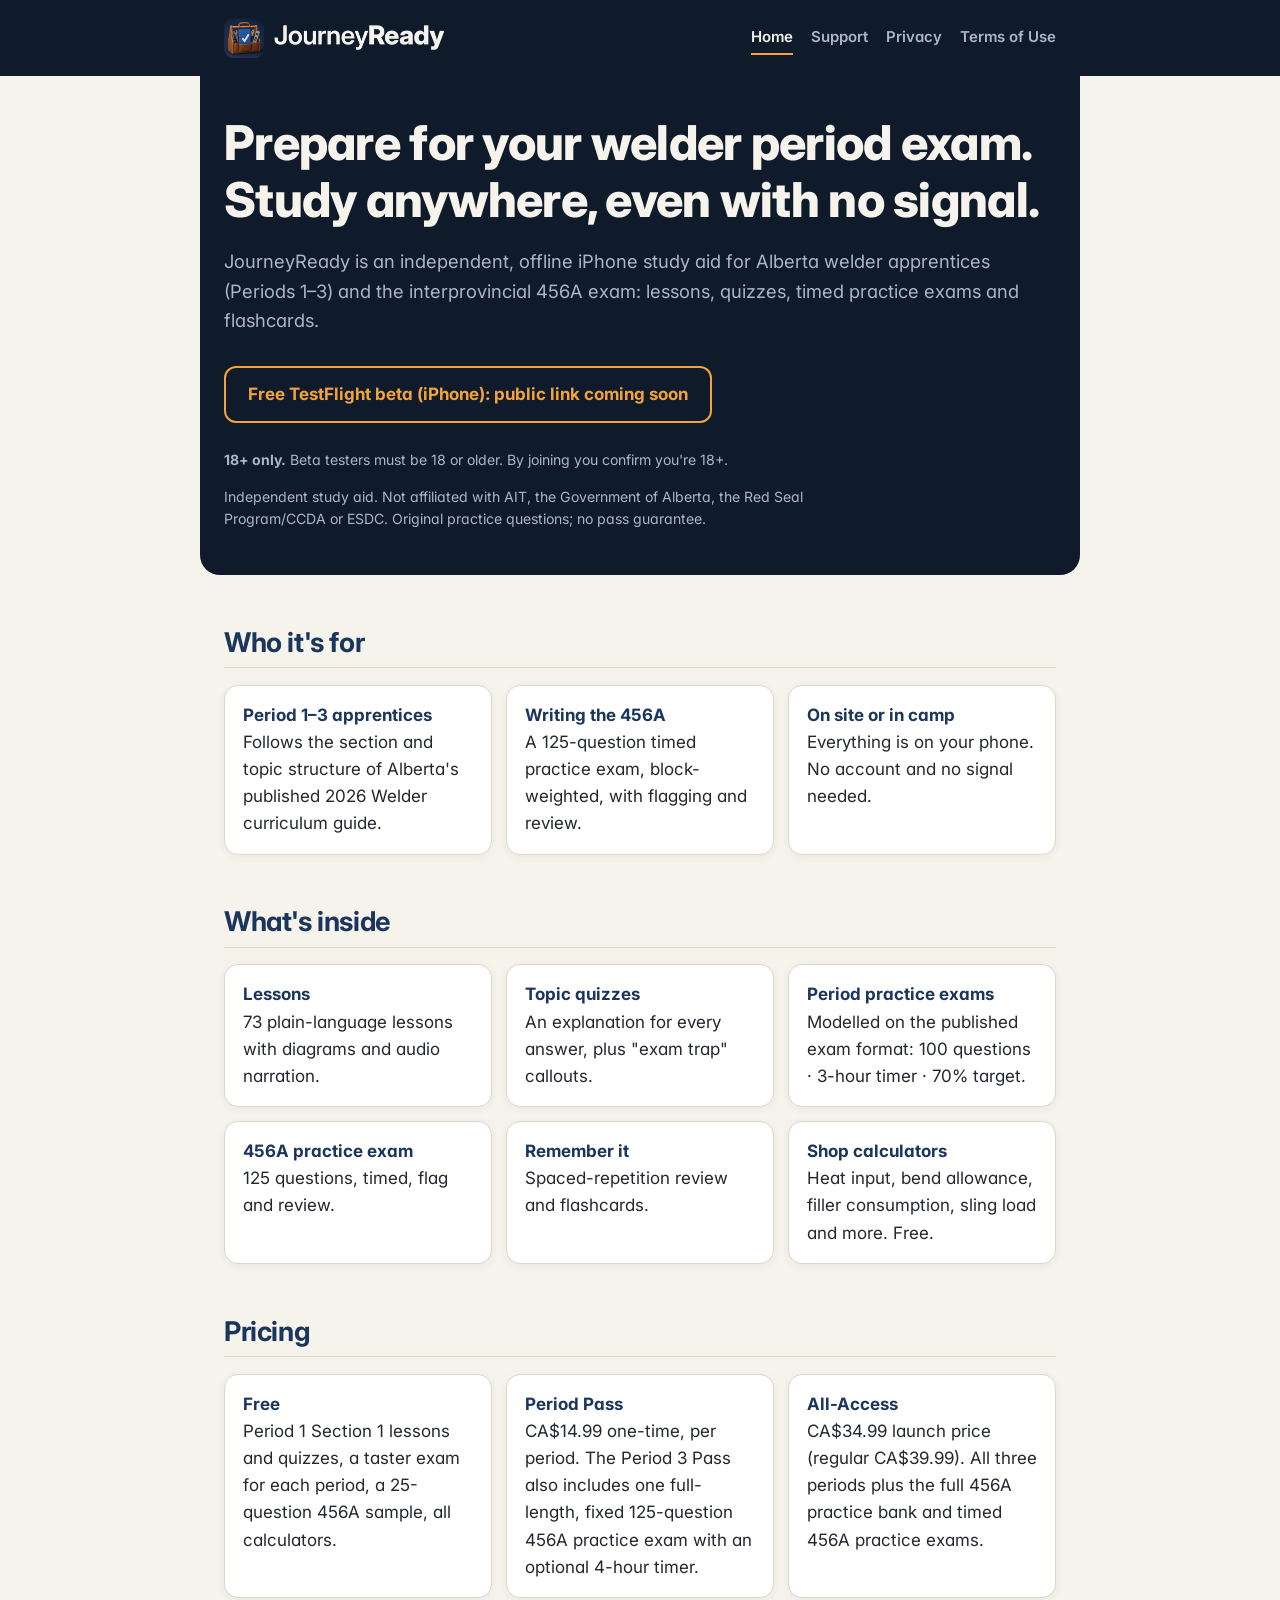
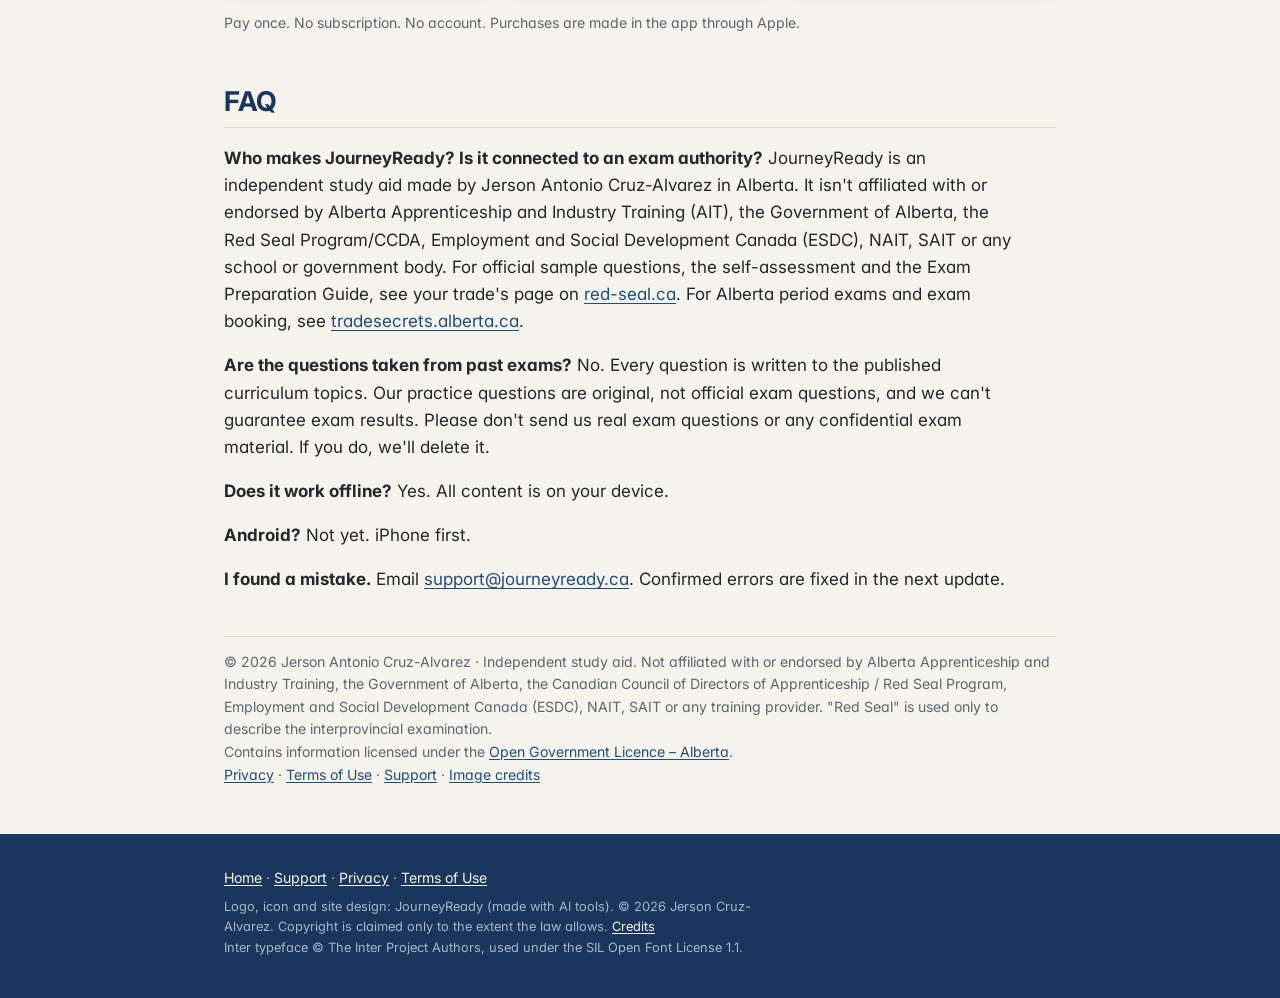
==== index.html @ 091c0ff6 "JourneyReady website" ====
<!doctype html>
<html lang="en-CA">
<head>
<meta charset="utf-8">
<meta name="viewport" content="width=device-width, initial-scale=1">
<meta http-equiv="Content-Security-Policy" content="default-src 'none'; style-src 'self'; font-src 'self'; img-src 'self'; base-uri 'none'; form-action 'none'">
<meta name="referrer" content="no-referrer">
<title>JourneyReady: Welder · Offline exam study aid for Alberta apprentices (Periods 1–3 + 456A)</title>
<meta name="description" content="Independent, offline iPhone study aid for Alberta welder apprentices: Period 1–3 lessons, quizzes, 100-question timed practice exams, and a 125-question 456A practice exam. Independent; not affiliated with any government body or exam authority.">
<link rel="icon" href="/assets/favicon-32.png" sizes="32x32" type="image/png">
<link rel="icon" href="/assets/favicon-48.png" sizes="48x48" type="image/png">
<link rel="apple-touch-icon" sizes="180x180" href="/assets/apple-touch-icon.png">
<link rel="stylesheet" href="/assets/site.css">
</head>
<body class="page-home">
<div class="site-header"><div class="wrap">
  <a class="brand" href="/"><img src="/assets/journeyready-lockup-dark.png" alt="JourneyReady" width="220" height="40"></a>
  <nav aria-label="Site"><a href="/" aria-current="page">Home</a> <a href="/support/">Support</a> <a href="/privacy/">Privacy</a> <a href="/terms/">Terms of Use</a></nav>
</div></div>
<main class="wrap content">
<header>
  <h1>Prepare for your welder period exam. Study anywhere, even with no signal.</h1>
  <p class="sub">JourneyReady is an independent, offline iPhone study aid for Alberta welder apprentices (Periods 1–3) and the interprovincial 456A exam: lessons, quizzes, timed practice exams and flashcards.</p>
  <p class="cta cta-pending">Free TestFlight beta (iPhone): public link coming soon</p>
  <p class="small"><strong>18+ only.</strong> Beta testers must be 18 or older. By joining you confirm you're 18+.</p>
  <p class="small">Independent study aid. Not affiliated with AIT, the Government of Alberta, the Red Seal Program/CCDA or ESDC. Original practice questions; no pass guarantee.</p>
</header>

<h2>Who it's for</h2>
<div class="grid">
  <div class="card"><strong>Period 1–3 apprentices</strong><br>Follows the section and topic structure of Alberta's published 2026 Welder curriculum guide.</div>
  <div class="card"><strong>Writing the 456A</strong><br>A 125-question timed practice exam, block-weighted, with flagging and review.</div>
  <div class="card"><strong>On site or in camp</strong><br>Everything is on your phone. No account and no signal needed.</div>
</div>

<h2>What's inside</h2>
<div class="grid">
  <div class="card"><strong>Lessons</strong><br>73 plain-language lessons with diagrams and audio narration.</div>
  <div class="card"><strong>Topic quizzes</strong><br>An explanation for every answer, plus "exam trap" callouts.</div>
  <div class="card"><strong>Period practice exams</strong><br>Modelled on the published exam format: 100 questions · 3-hour timer · 70% target.</div>
  <div class="card"><strong>456A practice exam</strong><br>125 questions, timed, flag and review.</div>
  <div class="card"><strong>Remember it</strong><br>Spaced-repetition review and flashcards.</div>
  <div class="card"><strong>Shop calculators</strong><br>Heat input, bend allowance, filler consumption, sling load and more. Free.</div>
</div>

<h2>Pricing</h2>
<div class="grid">
  <div class="card"><strong>Free</strong><br>Period 1 Section 1 lessons and quizzes, a taster exam for each period, a 25-question 456A sample, all calculators.</div>
  <div class="card"><strong>Period Pass</strong><br>CA$14.99 one-time, per period. The Period 3 Pass also includes one full-length, fixed 125-question 456A practice exam with an optional 4-hour timer.</div>
  <div class="card"><strong>All-Access</strong><br>CA$34.99 launch price (regular CA$39.99). All three periods plus the full 456A practice bank and timed 456A practice exams.</div>
</div>
<p class="small">Pay once. No subscription. No account. Purchases are made in the app through Apple.</p>

<h2>FAQ</h2>
<p><strong>Who makes JourneyReady? Is it connected to an exam authority?</strong> JourneyReady is an independent study aid made by Jerson Antonio Cruz-Alvarez in Alberta. It isn't affiliated with or endorsed by Alberta Apprenticeship and Industry Training (AIT), the Government of Alberta, the Red Seal Program/CCDA, Employment and Social Development Canada (ESDC), NAIT, SAIT or any school or government body. For official sample questions, the self-assessment and the Exam Preparation Guide, see your trade's page on <a href="https://red-seal.ca">red-seal.ca</a>. For Alberta period exams and exam booking, see <a href="https://tradesecrets.alberta.ca/">tradesecrets.alberta.ca</a>.</p>
<p><strong>Are the questions taken from past exams?</strong> No. Every question is written to the published curriculum topics. Our practice questions are original, not official exam questions, and we can't guarantee exam results. Please don't send us real exam questions or any confidential exam material. If you do, we'll delete it.</p>
<p><strong>Does it work offline?</strong> Yes. All content is on your device.</p>
<p><strong>Android?</strong> Not yet. iPhone first.</p>
<p><strong>I found a mistake.</strong> Email <a href="mailto:support@journeyready.ca">support@journeyready.ca</a>. Confirmed errors are fixed in the next update.</p>

<footer>
© 2026 Jerson Antonio Cruz-Alvarez · Independent study aid. Not affiliated with or endorsed by Alberta Apprenticeship and Industry Training, the Government of Alberta, the Canadian Council of Directors of Apprenticeship / Red Seal Program, Employment and Social Development Canada (ESDC), NAIT, SAIT or any training provider. "Red Seal" is used only to describe the interprovincial examination.<br>
Contains information licensed under the <a href="https://open.alberta.ca/licence">Open Government Licence – Alberta</a>.<br>
<a href="/privacy/">Privacy</a> · <a href="/terms/">Terms of Use</a> · <a href="/support/">Support</a> · <a href="/support/#credits">Image credits</a>
</footer>
</main>
<footer class="site-footer"><div class="wrap">
  
  <p><a href="/">Home</a> · <a href="/support/">Support</a> · <a href="/privacy/">Privacy</a> · <a href="/terms/">Terms of Use</a></p>
  <p class="credit">Logo, icon and site design: JourneyReady (made with AI tools). © 2026 Jerson Cruz-Alvarez. Copyright is claimed only to the extent the law allows. <a href="/support/#credits">Credits</a><br>Inter typeface © The Inter Project Authors, used under the SIL Open Font License 1.1.</p>
</div></footer>
</body>
</html>
---- assets/site.css ----
/* journeyready.ca: brand stylesheet (brand/BRAND.md). Self-hosted font only; no external requests. */
@font-face{font-family:"Inter";src:url("fonts/Inter-Variable-latin.woff2") format("woff2");font-weight:100 900;font-display:swap}
:root{--navy:#1B365D;--night:#0F1B2B;--ink:#1F4E79;--amber:#F2A33A;--paper:#F6F3EC;--text:#23272F;--slate:#5C6672;--steel:#A9B7C9;--line:#DDD7CA;--card:#FFFFFF}
*{box-sizing:border-box}
html{-webkit-text-size-adjust:100%}
body{margin:0;font:17px/1.6 Inter,system-ui,-apple-system,"Segoe UI",Roboto,sans-serif;color:var(--text);background:var(--paper);font-feature-settings:"cv11" 1}
.wrap{max-width:880px;margin:0 auto;padding:0 24px}
a{color:var(--ink);text-underline-offset:.15em}
a:hover{color:var(--navy)}
:focus-visible{outline:3px solid var(--amber);outline-offset:2px;border-radius:4px}
/* header */
.site-header{background:var(--night);color:var(--paper)}
.site-header .wrap{display:flex;align-items:center;justify-content:space-between;gap:16px;min-height:76px;flex-wrap:wrap;padding-top:10px;padding-bottom:10px}
.brand img{display:block;height:40px;width:auto}
.site-header nav{display:flex;gap:6px 18px;flex-wrap:wrap;font-weight:600;font-size:15px}
.site-header nav a{color:var(--steel);text-decoration:none;padding:4px 0;border-bottom:2px solid transparent}
.site-header nav a:hover,.site-header nav a[aria-current=page]{color:var(--paper);border-bottom-color:var(--amber)}
/* content */
.content{padding-top:28px;padding-bottom:48px}
h1,h2,h3,h4{color:var(--navy);line-height:1.2;letter-spacing:-.015em}
h1{font-weight:800;font-size:clamp(2rem,5vw,3rem);margin:.4em 0 .35em}
h2{font-weight:700;font-size:1.7rem;margin:1.9em 0 .6em;padding-bottom:.3em;border-bottom:1px solid var(--line)}
h3{font-weight:700;font-size:1.25rem;margin:1.6em 0 .4em}
h4{font-weight:700;font-size:1.05rem;margin:1.4em 0 .3em}
p,li{max-width:72ch}
main ul,main ol{padding-left:1.5em;margin:.6em 0 1em}
main li{margin:.35em 0}
main li>ul,main li>ol{margin:.45em 0 .2em;padding-left:1.4em;list-style:circle}
main li li{margin:.25em 0}
code{font-size:.92em;background:#ECE7DC;padding:.05em .35em;border-radius:4px}
table{border-collapse:collapse;width:100%;margin:1em 0;font-size:.95rem;background:var(--card)}
td,th{border:1px solid var(--line);padding:8px 10px;vertical-align:top;text-align:left}
th{background:#EEF1F5;color:var(--navy)}
/* landing (home) classes from launch/landing.html */
.page-home .content>header{background:var(--night);color:var(--paper);margin:0 -24px;padding:28px 24px 30px;border-radius:0 0 20px 20px}
.page-home .content>header h1{color:var(--paper);margin-top:.2em}
.page-home .content>header .sub,.page-home .content>header .small{color:var(--steel)}
.page-home .content{padding-top:0}
.sub{color:var(--slate);font-size:1.15rem}
.small{color:var(--slate);font-size:.88rem}
.cta{display:inline-block;background:var(--amber);color:var(--night);font-weight:700;padding:13px 22px;border-radius:12px;text-decoration:none;margin:12px 0}
.cta:hover{color:var(--night);filter:brightness(1.05)}
.cta-pending{cursor:default;background:transparent;color:var(--amber);border:2px solid var(--amber)}
.cta-pending:hover{color:var(--amber);filter:none}
.grid{display:grid;grid-template-columns:repeat(auto-fit,minmax(240px,1fr));gap:14px}
.card{background:var(--card);border:1px solid var(--line);border-radius:14px;padding:16px 18px;box-shadow:0 2px 8px rgba(27,54,93,.06)}
.card strong{color:var(--navy)}
.q{background:var(--card);border:1px solid var(--line);border-radius:14px;padding:16px;margin:14px 0}.q ol{list-style:upper-alpha;padding-left:1.4em}
details{margin-top:8px}summary{cursor:pointer;color:var(--ink);font-weight:600}
.tag{font-size:.8rem;color:var(--slate)}
.content>footer{margin-top:3em;color:var(--slate);font-size:.88rem;border-top:1px solid var(--line);padding-top:1em}
/* site footer */
.site-footer{background:var(--navy);color:var(--steel);font-size:.88rem;padding:26px 0 34px}
.site-footer a{color:var(--paper)}
.site-footer p{margin:.5em 0}
.site-footer .site-disclaimer{color:var(--paper)}
.site-footer .credit{font-size:.8rem}
@media (max-width:520px){body{font-size:16px}.brand img{height:34px}}
@media print{.site-header,.site-footer{background:none;color:#000}}
@media (max-width:720px){table{display:block;overflow-x:auto;-webkit-overflow-scrolling:touch}}
.content{overflow-wrap:anywhere}
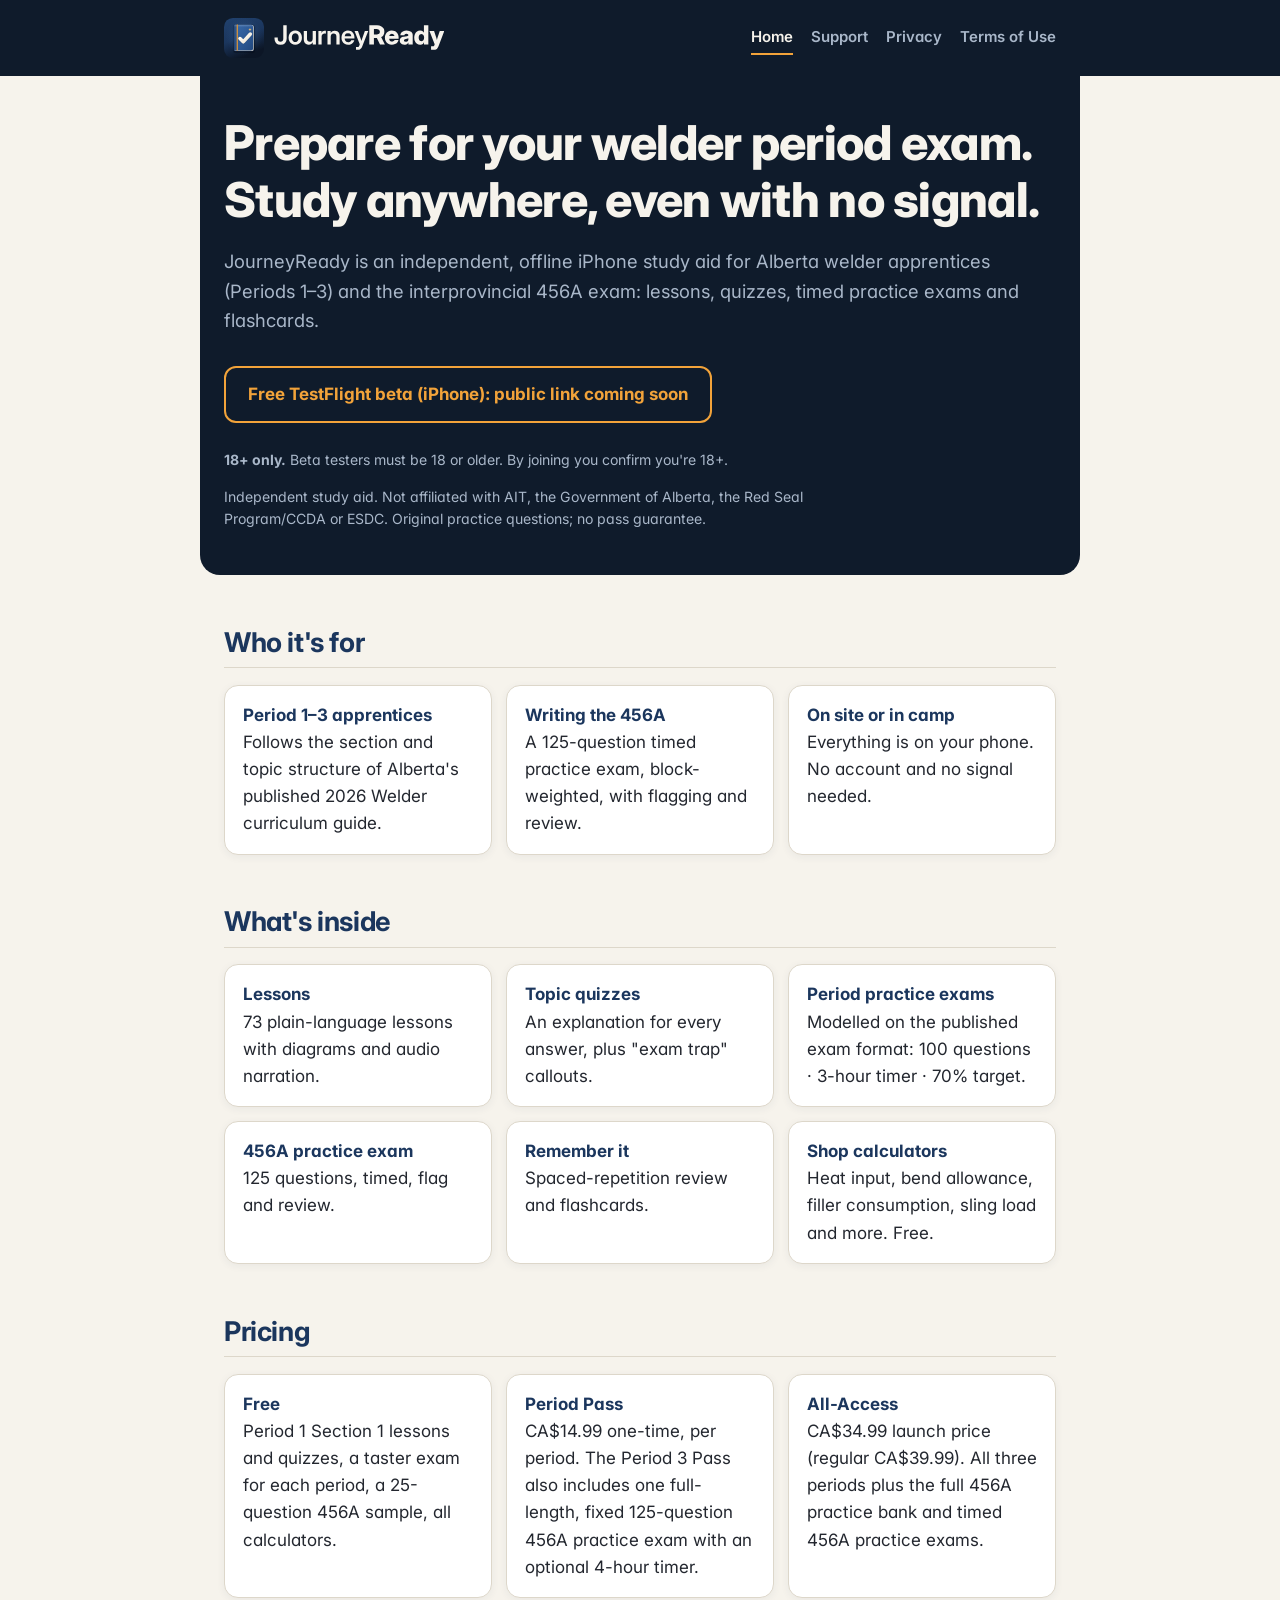
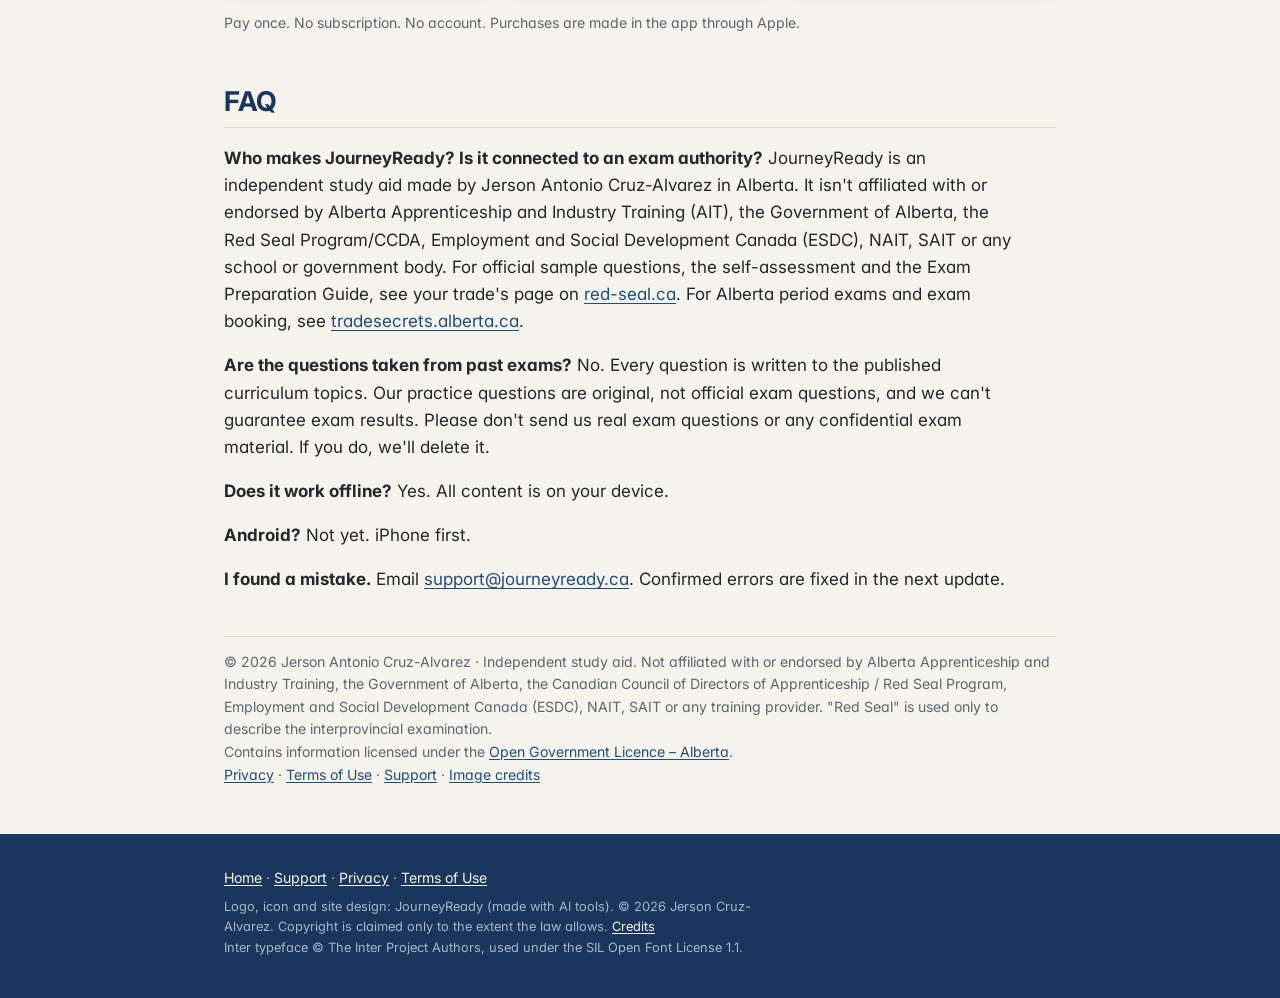
==== commit 42c5643a: "New app icon favicons" ====
--- a/index.html
+++ b/index.html
@@ -7,6 +7,7 @@
 <meta name="referrer" content="no-referrer">
 <title>JourneyReady: Welder · Offline exam study aid for Alberta apprentices (Periods 1–3 + 456A)</title>
 <meta name="description" content="Independent, offline iPhone study aid for Alberta welder apprentices: Period 1–3 lessons, quizzes, 100-question timed practice exams, and a 125-question 456A practice exam. Independent; not affiliated with any government body or exam authority.">
+<link rel="icon" href="/assets/favicon.svg" type="image/svg+xml">
 <link rel="icon" href="/assets/favicon-32.png" sizes="32x32" type="image/png">
 <link rel="icon" href="/assets/favicon-48.png" sizes="48x48" type="image/png">
 <link rel="apple-touch-icon" sizes="180x180" href="/assets/apple-touch-icon.png">
@@ -14,7 +15,7 @@
 </head>
 <body class="page-home">
 <div class="site-header"><div class="wrap">
-  <a class="brand" href="/"><img src="/assets/journeyready-lockup-dark.png" alt="JourneyReady" width="220" height="40"></a>
+  <a class="brand" href="/"><img src="/assets/journeyready-lockup-dark.svg" alt="JourneyReady" width="220" height="40"></a>
   <nav aria-label="Site"><a href="/" aria-current="page">Home</a> <a href="/support/">Support</a> <a href="/privacy/">Privacy</a> <a href="/terms/">Terms of Use</a></nav>
 </div></div>
 <main class="wrap content">
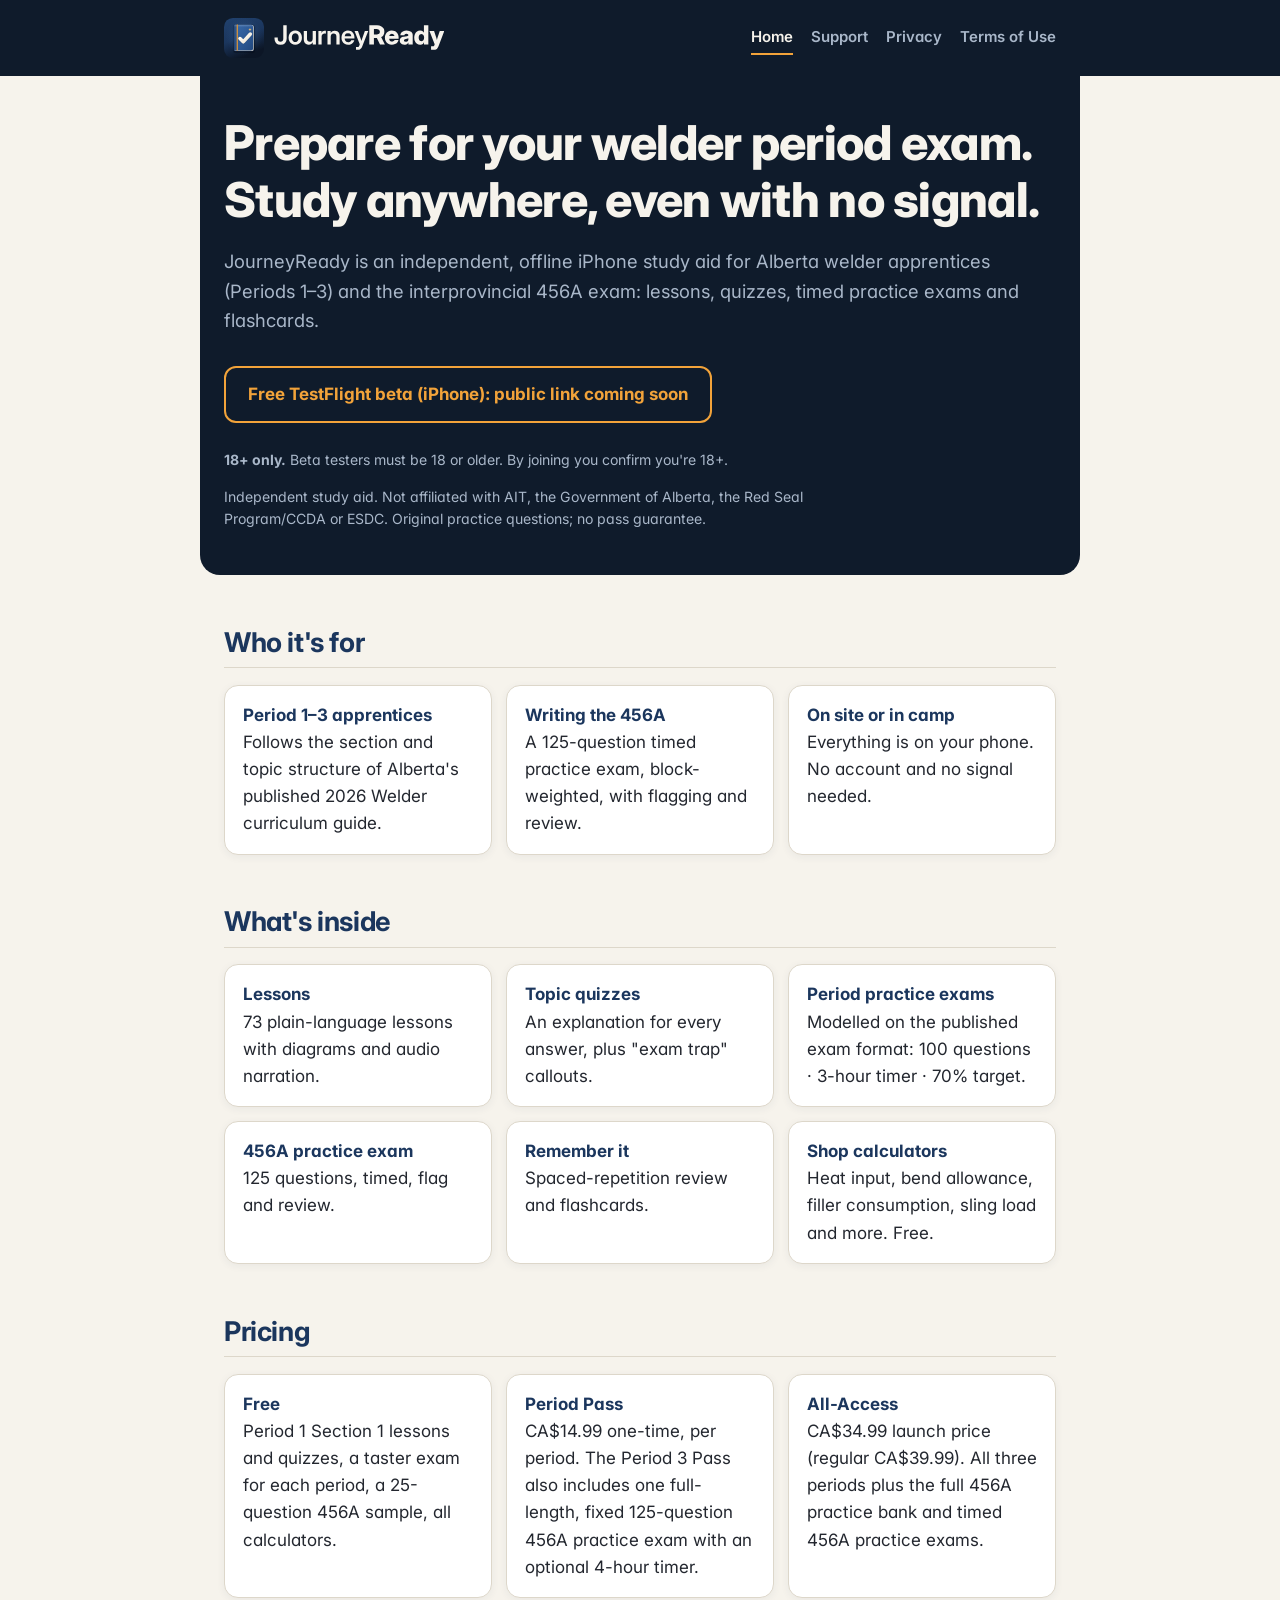
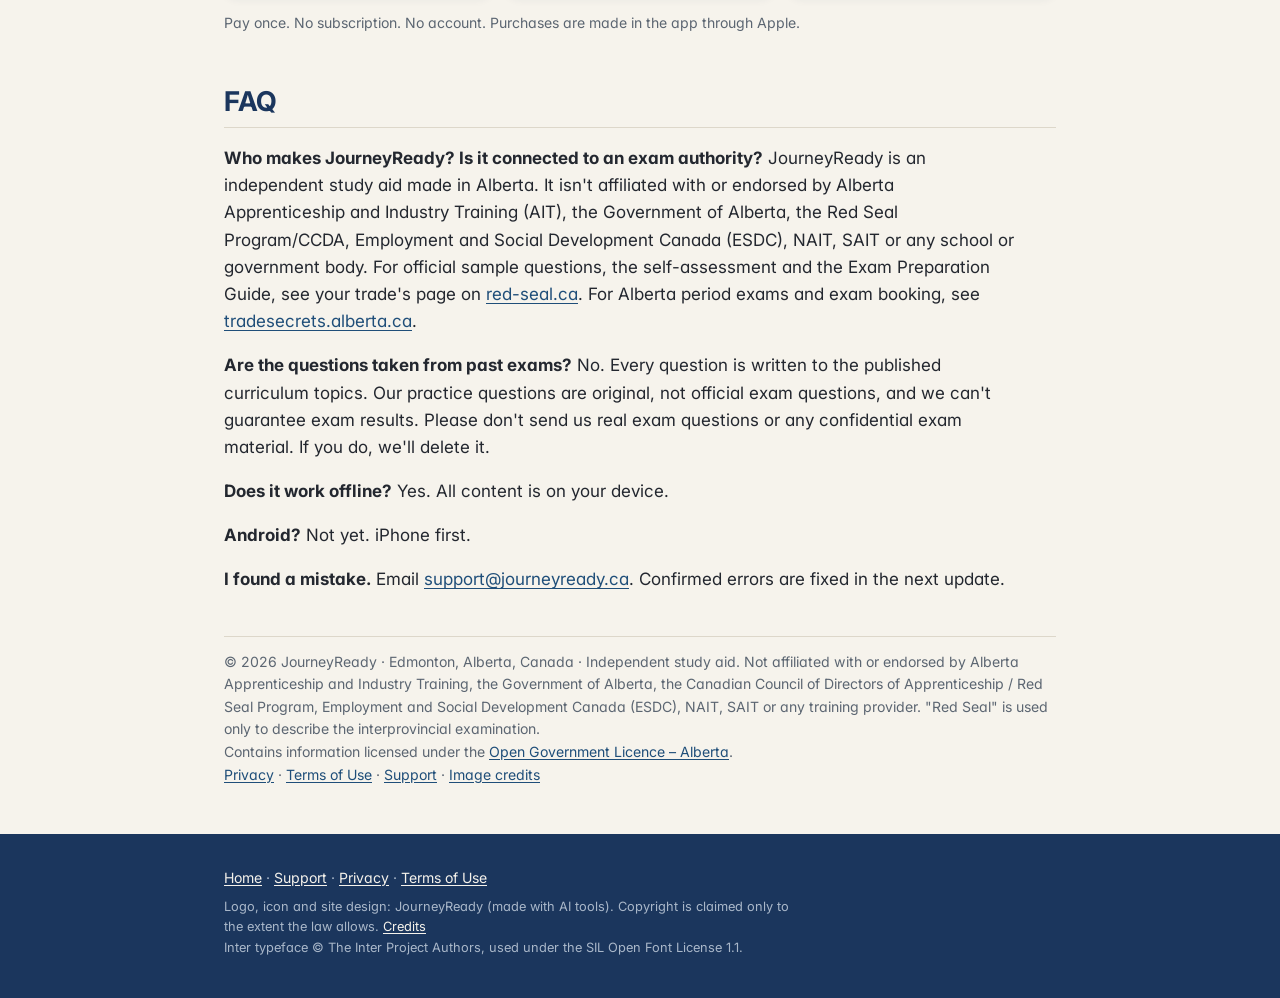
==== commit d57857ae: "Minimal operator name: JourneyReady (trade name TN28638112)" ====
--- a/index.html
+++ b/index.html
@@ -53,14 +53,14 @@
 <p class="small">Pay once. No subscription. No account. Purchases are made in the app through Apple.</p>
 
 <h2>FAQ</h2>
-<p><strong>Who makes JourneyReady? Is it connected to an exam authority?</strong> JourneyReady is an independent study aid made by Jerson Antonio Cruz-Alvarez in Alberta. It isn't affiliated with or endorsed by Alberta Apprenticeship and Industry Training (AIT), the Government of Alberta, the Red Seal Program/CCDA, Employment and Social Development Canada (ESDC), NAIT, SAIT or any school or government body. For official sample questions, the self-assessment and the Exam Preparation Guide, see your trade's page on <a href="https://red-seal.ca">red-seal.ca</a>. For Alberta period exams and exam booking, see <a href="https://tradesecrets.alberta.ca/">tradesecrets.alberta.ca</a>.</p>
+<p><strong>Who makes JourneyReady? Is it connected to an exam authority?</strong> JourneyReady is an independent study aid made in Alberta. It isn't affiliated with or endorsed by Alberta Apprenticeship and Industry Training (AIT), the Government of Alberta, the Red Seal Program/CCDA, Employment and Social Development Canada (ESDC), NAIT, SAIT or any school or government body. For official sample questions, the self-assessment and the Exam Preparation Guide, see your trade's page on <a href="https://red-seal.ca">red-seal.ca</a>. For Alberta period exams and exam booking, see <a href="https://tradesecrets.alberta.ca/">tradesecrets.alberta.ca</a>.</p>
 <p><strong>Are the questions taken from past exams?</strong> No. Every question is written to the published curriculum topics. Our practice questions are original, not official exam questions, and we can't guarantee exam results. Please don't send us real exam questions or any confidential exam material. If you do, we'll delete it.</p>
 <p><strong>Does it work offline?</strong> Yes. All content is on your device.</p>
 <p><strong>Android?</strong> Not yet. iPhone first.</p>
 <p><strong>I found a mistake.</strong> Email <a href="mailto:support@journeyready.ca">support@journeyready.ca</a>. Confirmed errors are fixed in the next update.</p>
 
 <footer>
-© 2026 Jerson Antonio Cruz-Alvarez · Independent study aid. Not affiliated with or endorsed by Alberta Apprenticeship and Industry Training, the Government of Alberta, the Canadian Council of Directors of Apprenticeship / Red Seal Program, Employment and Social Development Canada (ESDC), NAIT, SAIT or any training provider. "Red Seal" is used only to describe the interprovincial examination.<br>
+© 2026 JourneyReady · Edmonton, Alberta, Canada · Independent study aid. Not affiliated with or endorsed by Alberta Apprenticeship and Industry Training, the Government of Alberta, the Canadian Council of Directors of Apprenticeship / Red Seal Program, Employment and Social Development Canada (ESDC), NAIT, SAIT or any training provider. "Red Seal" is used only to describe the interprovincial examination.<br>
 Contains information licensed under the <a href="https://open.alberta.ca/licence">Open Government Licence – Alberta</a>.<br>
 <a href="/privacy/">Privacy</a> · <a href="/terms/">Terms of Use</a> · <a href="/support/">Support</a> · <a href="/support/#credits">Image credits</a>
 </footer>
@@ -68,7 +68,7 @@
 <footer class="site-footer"><div class="wrap">
   
   <p><a href="/">Home</a> · <a href="/support/">Support</a> · <a href="/privacy/">Privacy</a> · <a href="/terms/">Terms of Use</a></p>
-  <p class="credit">Logo, icon and site design: JourneyReady (made with AI tools). © 2026 Jerson Cruz-Alvarez. Copyright is claimed only to the extent the law allows. <a href="/support/#credits">Credits</a><br>Inter typeface © The Inter Project Authors, used under the SIL Open Font License 1.1.</p>
+  <p class="credit">Logo, icon and site design: JourneyReady (made with AI tools). Copyright is claimed only to the extent the law allows. <a href="/support/#credits">Credits</a><br>Inter typeface © The Inter Project Authors, used under the SIL Open Font License 1.1.</p>
 </div></footer>
 </body>
 </html>
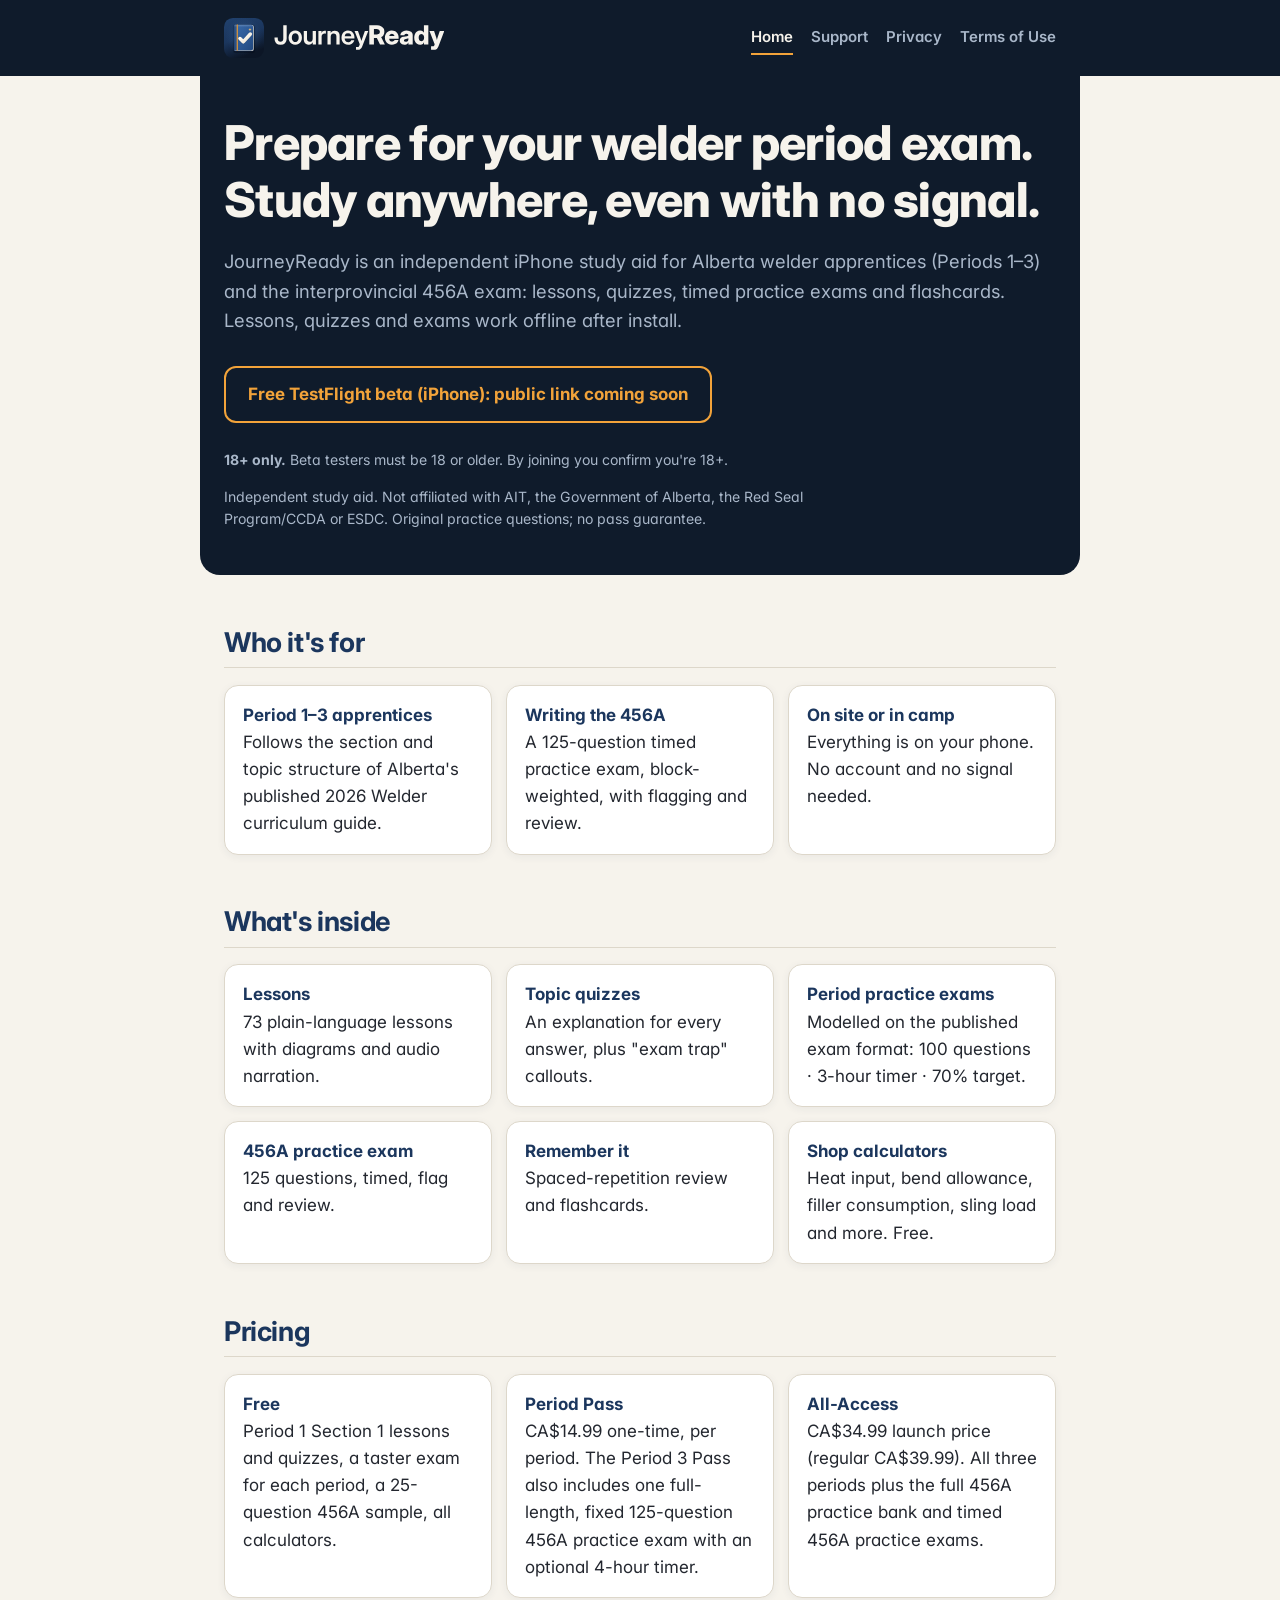
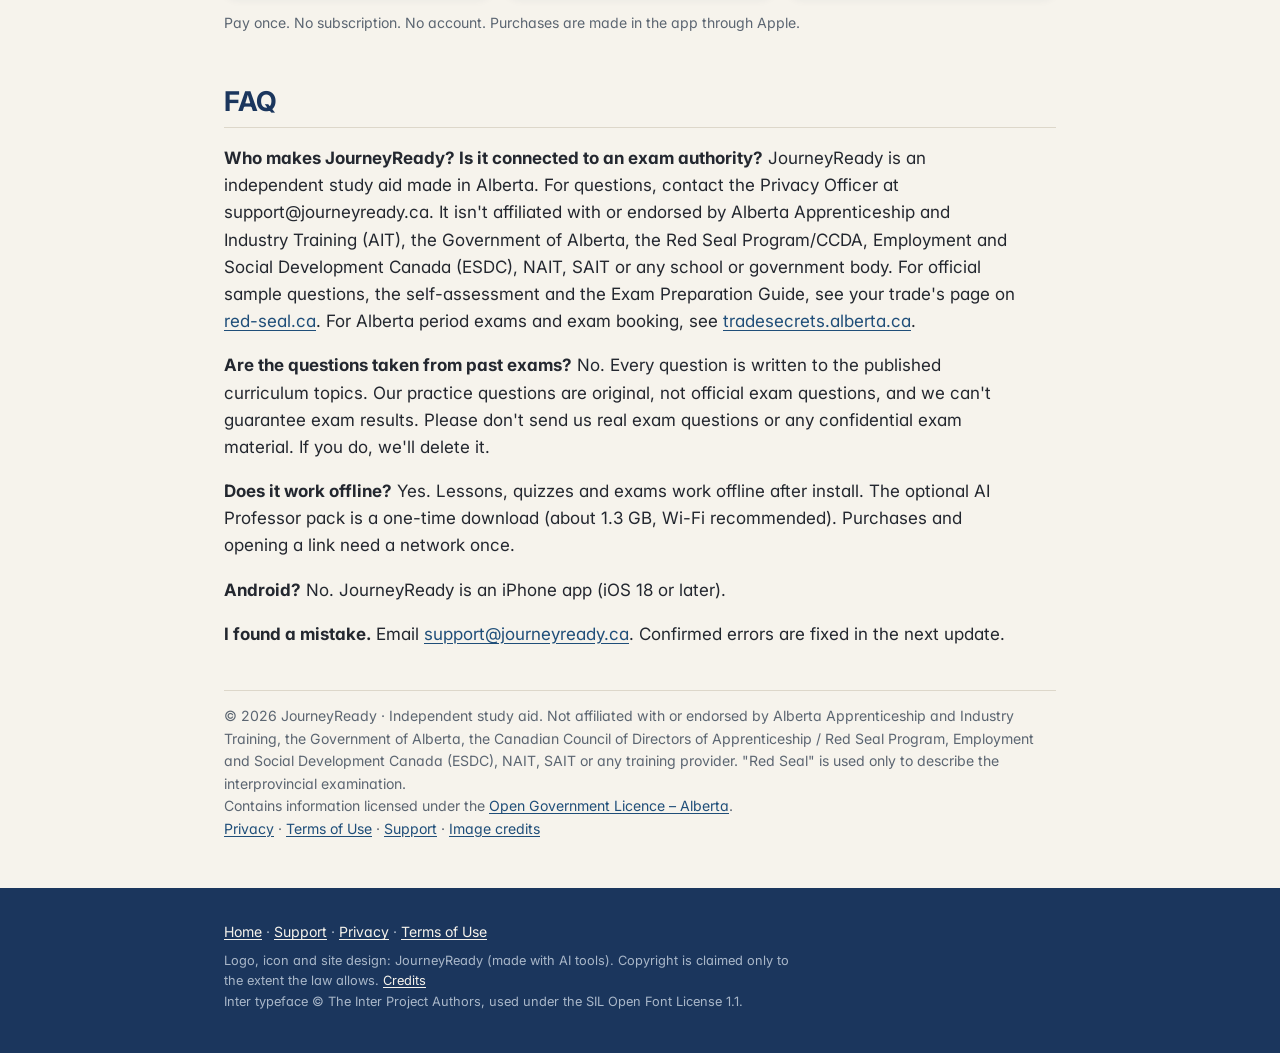
==== commit 087d69d6: "Publish privacy, terms and offline wording for the AI Professor Replace the live Oct 23/24 pages wit" ====
--- a/index.html
+++ b/index.html
@@ -6,7 +6,7 @@
 <meta http-equiv="Content-Security-Policy" content="default-src 'none'; style-src 'self'; font-src 'self'; img-src 'self'; base-uri 'none'; form-action 'none'">
 <meta name="referrer" content="no-referrer">
 <title>JourneyReady: Welder · Offline exam study aid for Alberta apprentices (Periods 1–3 + 456A)</title>
-<meta name="description" content="Independent, offline iPhone study aid for Alberta welder apprentices: Period 1–3 lessons, quizzes, 100-question timed practice exams, and a 125-question 456A practice exam. Independent; not affiliated with any government body or exam authority.">
+<meta name="description" content="Independent iPhone study aid for Alberta welder apprentices: Period 1–3 lessons, quizzes, 100-question timed practice exams, and a 125-question 456A practice exam. Works offline after install. Independent; not affiliated with any government body or exam authority.">
 <link rel="icon" href="/assets/favicon.svg" type="image/svg+xml">
 <link rel="icon" href="/assets/favicon-32.png" sizes="32x32" type="image/png">
 <link rel="icon" href="/assets/favicon-48.png" sizes="48x48" type="image/png">
@@ -21,7 +21,7 @@
 <main class="wrap content">
 <header>
   <h1>Prepare for your welder period exam. Study anywhere, even with no signal.</h1>
-  <p class="sub">JourneyReady is an independent, offline iPhone study aid for Alberta welder apprentices (Periods 1–3) and the interprovincial 456A exam: lessons, quizzes, timed practice exams and flashcards.</p>
+  <p class="sub">JourneyReady is an independent iPhone study aid for Alberta welder apprentices (Periods 1–3) and the interprovincial 456A exam: lessons, quizzes, timed practice exams and flashcards. Lessons, quizzes and exams work offline after install.</p>
   <p class="cta cta-pending">Free TestFlight beta (iPhone): public link coming soon</p>
   <p class="small"><strong>18+ only.</strong> Beta testers must be 18 or older. By joining you confirm you're 18+.</p>
   <p class="small">Independent study aid. Not affiliated with AIT, the Government of Alberta, the Red Seal Program/CCDA or ESDC. Original practice questions; no pass guarantee.</p>
@@ -53,14 +53,14 @@
 <p class="small">Pay once. No subscription. No account. Purchases are made in the app through Apple.</p>
 
 <h2>FAQ</h2>
-<p><strong>Who makes JourneyReady? Is it connected to an exam authority?</strong> JourneyReady is an independent study aid made in Alberta. It isn't affiliated with or endorsed by Alberta Apprenticeship and Industry Training (AIT), the Government of Alberta, the Red Seal Program/CCDA, Employment and Social Development Canada (ESDC), NAIT, SAIT or any school or government body. For official sample questions, the self-assessment and the Exam Preparation Guide, see your trade's page on <a href="https://red-seal.ca">red-seal.ca</a>. For Alberta period exams and exam booking, see <a href="https://tradesecrets.alberta.ca/">tradesecrets.alberta.ca</a>.</p>
+<p><strong>Who makes JourneyReady? Is it connected to an exam authority?</strong> JourneyReady is an independent study aid made in Alberta. For questions, contact the Privacy Officer at support@journeyready.ca. It isn't affiliated with or endorsed by Alberta Apprenticeship and Industry Training (AIT), the Government of Alberta, the Red Seal Program/CCDA, Employment and Social Development Canada (ESDC), NAIT, SAIT or any school or government body. For official sample questions, the self-assessment and the Exam Preparation Guide, see your trade's page on <a href="https://red-seal.ca">red-seal.ca</a>. For Alberta period exams and exam booking, see <a href="https://tradesecrets.alberta.ca/">tradesecrets.alberta.ca</a>.</p>
 <p><strong>Are the questions taken from past exams?</strong> No. Every question is written to the published curriculum topics. Our practice questions are original, not official exam questions, and we can't guarantee exam results. Please don't send us real exam questions or any confidential exam material. If you do, we'll delete it.</p>
-<p><strong>Does it work offline?</strong> Yes. All content is on your device.</p>
-<p><strong>Android?</strong> Not yet. iPhone first.</p>
+<p><strong>Does it work offline?</strong> Yes. Lessons, quizzes and exams work offline after install. The optional AI Professor pack is a one-time download (about 1.3 GB, Wi-Fi recommended). Purchases and opening a link need a network once.</p>
+<p><strong>Android?</strong> No. JourneyReady is an iPhone app (iOS 18 or later).</p>
 <p><strong>I found a mistake.</strong> Email <a href="mailto:support@journeyready.ca">support@journeyready.ca</a>. Confirmed errors are fixed in the next update.</p>
 
 <footer>
-© 2026 JourneyReady · Edmonton, Alberta, Canada · Independent study aid. Not affiliated with or endorsed by Alberta Apprenticeship and Industry Training, the Government of Alberta, the Canadian Council of Directors of Apprenticeship / Red Seal Program, Employment and Social Development Canada (ESDC), NAIT, SAIT or any training provider. "Red Seal" is used only to describe the interprovincial examination.<br>
+© 2026 JourneyReady · Independent study aid. Not affiliated with or endorsed by Alberta Apprenticeship and Industry Training, the Government of Alberta, the Canadian Council of Directors of Apprenticeship / Red Seal Program, Employment and Social Development Canada (ESDC), NAIT, SAIT or any training provider. "Red Seal" is used only to describe the interprovincial examination.<br>
 Contains information licensed under the <a href="https://open.alberta.ca/licence">Open Government Licence – Alberta</a>.<br>
 <a href="/privacy/">Privacy</a> · <a href="/terms/">Terms of Use</a> · <a href="/support/">Support</a> · <a href="/support/#credits">Image credits</a>
 </footer>
